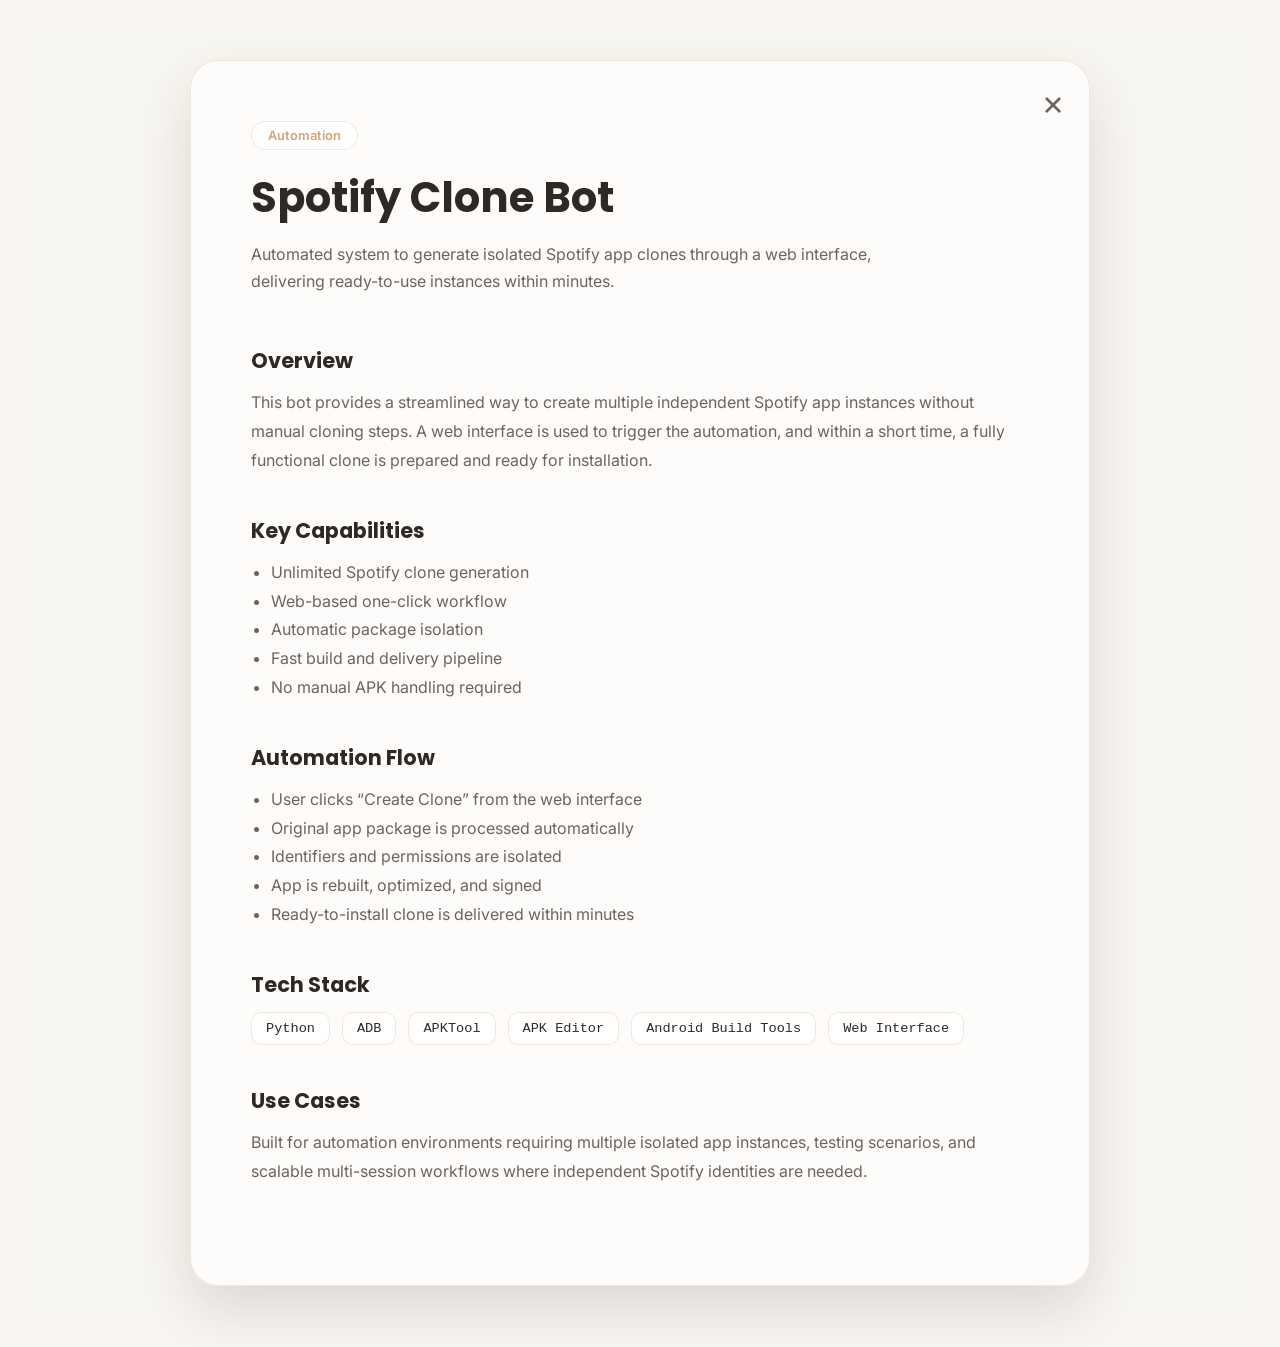
==== project-clone.html @ 7b73992c "Add files via upload" ====
<!DOCTYPE html>
<html lang="en">
<head>
  <meta charset="UTF-8" />
  <title>Spotify Clone Bot</title>

  <!-- Shared modal CSS -->
  <link rel="stylesheet" href="project-modal.css">

  <link href="https://fonts.googleapis.com/css2?family=Poppins:wght@400;600;800&family=Inter:wght@300;400;600&display=swap" rel="stylesheet">
</head>
<body>

  <div class="modal-page">
    <div class="modal-card">

      <!-- Close -->
      <a href="index.html#projects" class="close-btn">×</a>

      <!-- Header -->
      <div class="modal-header">
        <span class="tag">Automation</span>
        <h1>Spotify Clone Bot</h1>
        <p class="subtitle">
          Automated system to generate isolated Spotify app clones through a web interface,
          delivering ready-to-use instances within minutes.
        </p>
      </div>

      <!-- Content -->
      <section>
        <h3>Overview</h3>
        <p>
          This bot provides a streamlined way to create multiple independent Spotify app instances
          without manual cloning steps. A web interface is used to trigger the automation, and within
          a short time, a fully functional clone is prepared and ready for installation.
        </p>
      </section>

      <section>
        <h3>Key Capabilities</h3>
        <ul>
          <li>Unlimited Spotify clone generation</li>
          <li>Web-based one-click workflow</li>
          <li>Automatic package isolation</li>
          <li>Fast build and delivery pipeline</li>
          <li>No manual APK handling required</li>
        </ul>
      </section>

      <section>
        <h3>Automation Flow</h3>
        <ul>
          <li>User clicks “Create Clone” from the web interface</li>
          <li>Original app package is processed automatically</li>
          <li>Identifiers and permissions are isolated</li>
          <li>App is rebuilt, optimized, and signed</li>
          <li>Ready-to-install clone is delivered within minutes</li>
        </ul>
      </section>

      <section>
        <h3>Tech Stack</h3>
        <div class="stack">
          <span>Python</span>
          <span>ADB</span>
          <span>APKTool</span>
          <span>APK Editor</span>
          <span>Android Build Tools</span>
          <span>Web Interface</span>
        </div>
      </section>

      <section>
        <h3>Use Cases</h3>
        <p>
          Built for automation environments requiring multiple isolated app instances,
          testing scenarios, and scalable multi-session workflows where independent Spotify
          identities are needed.
        </p>
      </section>

    </div>
  </div>

</body>
</html>
---- project-modal.css ----
:root {
  --bg: #f8f6f1;
  --accent: #d4a373;
  --accent-dark: #b07a4e;
  --text: #2d2a26;
  --text-light: #6b645c;
  --glass: rgba(255, 255, 255, 0.6);
  --border: rgba(212, 163, 115, 0.25);
}

* {
  margin: 0;
  padding: 0;
  box-sizing: border-box;
}

body {
  font-family: 'Inter', sans-serif;
  background: var(--bg);
  color: var(--text);
}

/* Overlay */
.modal-page {
  min-height: 100vh;
  background: rgba(248, 246, 241, 0.75);
  backdrop-filter: blur(12px);
  display: flex;
  align-items: center;
  justify-content: center;
  padding: 60px 20px;
  animation: fadeIn 0.5s ease;
}

/* Card */
.modal-card {
  width: 100%;
  max-width: 900px;
  background: var(--glass);
  border: 1px solid var(--border);
  border-radius: 28px;
  padding: 60px;
  position: relative;
  box-shadow: 0 25px 60px rgba(0,0,0,0.12);
  animation: popIn 0.6s ease;
}

/* Close */
.close-btn {
  position: absolute;
  top: 20px;
  right: 25px;
  background: none;
  border: none;
  font-size: 2.2rem;
  color: var(--text-light);
  cursor: pointer;
  text-decoration: none; /* Remove underline for links */
}


/* Header */
.modal-header {
  margin-bottom: 50px;
}

.tag {
  display: inline-block;
  background: #fff;
  border: 1px solid var(--border);
  color: var(--accent);
  padding: 6px 16px;
  border-radius: 20px;
  font-weight: 600;
  font-size: 0.8rem;
  margin-bottom: 16px;
}

h1 {
  font-family: 'Poppins', sans-serif;
  font-size: 2.6rem;
  margin-bottom: 12px;
}

.subtitle {
  max-width: 650px;
  color: var(--text-light);
  line-height: 1.7;
}

/* Sections */
section {
  margin-bottom: 40px;
}

section h3 {
  font-family: 'Poppins', sans-serif;
  margin-bottom: 12px;
  font-size: 1.3rem;
}

section p,
section li {
  color: var(--text-light);
  line-height: 1.8;
}

ul {
  padding-left: 20px;
}

/* Stack */
.stack {
  display: flex;
  flex-wrap: wrap;
  gap: 12px;
}

.stack span {
  background: #fff;
  border: 1px solid var(--border);
  padding: 8px 14px;
  border-radius: 10px;
  font-size: 0.85rem;
  font-family: 'Fira Code', monospace;
}

/* Animations */
@keyframes fadeIn {
  from { opacity: 0; }
  to { opacity: 1; }
}

@keyframes popIn {
  from {
    opacity: 0;
    transform: scale(0.95) translateY(20px);
  }
  to {
    opacity: 1;
    transform: scale(1) translateY(0);
  }
}

/* Responsive */
@media (max-width: 768px) {
  .modal-card {
    padding: 40px 30px;
  }

  h1 {
    font-size: 2rem;
  }
}
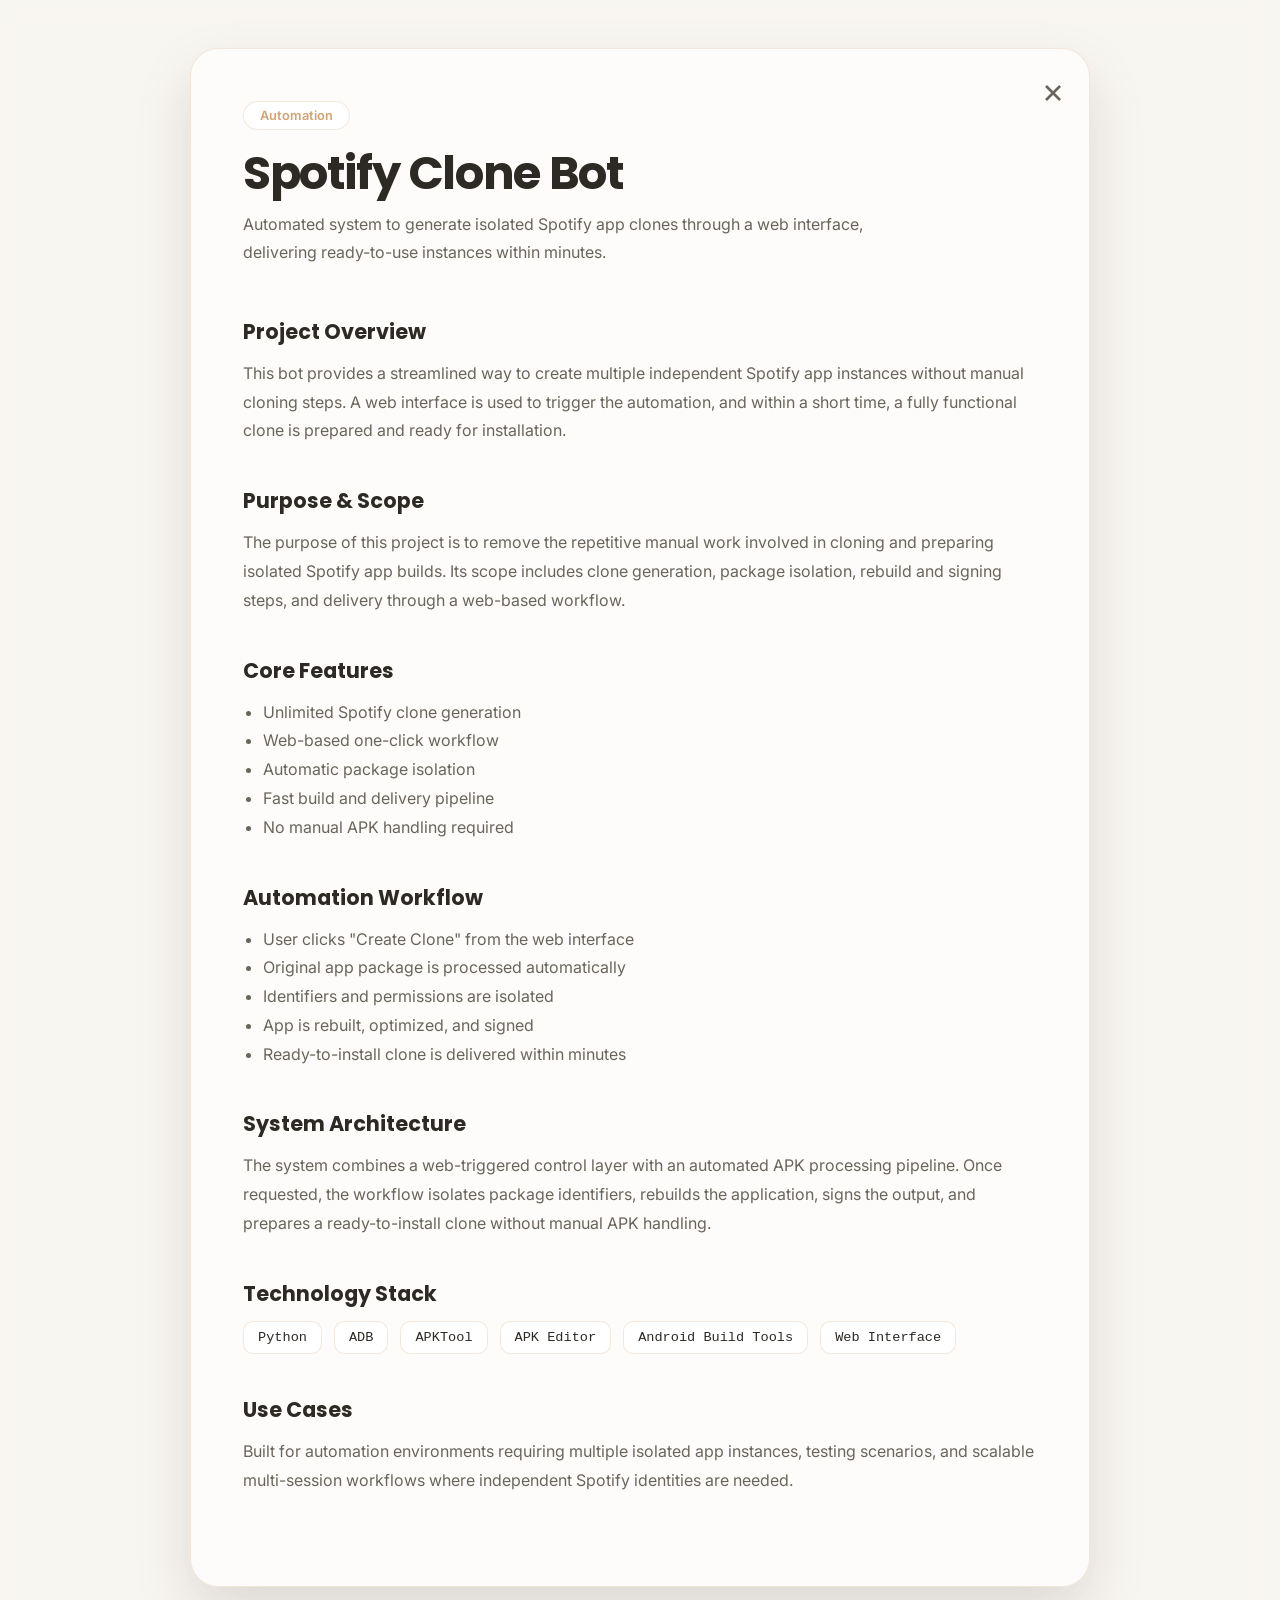
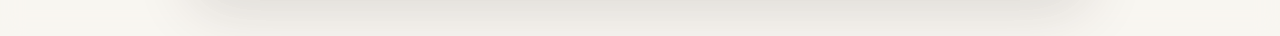
==== commit c5064c86: "Added Kalshi Project + Updated css + added hamburger menu in case of small screen" ====
--- a/project-clone.html
+++ b/project-clone.html
@@ -1,87 +1,99 @@
-<!DOCTYPE html>
-<html lang="en">
-<head>
-  <meta charset="UTF-8" />
-  <title>Spotify Clone Bot</title>
-
-  <!-- Shared modal CSS -->
-  <link rel="stylesheet" href="project-modal.css">
-
-  <link href="https://fonts.googleapis.com/css2?family=Poppins:wght@400;600;800&family=Inter:wght@300;400;600&display=swap" rel="stylesheet">
-</head>
-<body>
-
-  <div class="modal-page">
-    <div class="modal-card">
-
-      <!-- Close -->
-      <a href="index.html#projects" class="close-btn">×</a>
-
-      <!-- Header -->
-      <div class="modal-header">
-        <span class="tag">Automation</span>
-        <h1>Spotify Clone Bot</h1>
-        <p class="subtitle">
-          Automated system to generate isolated Spotify app clones through a web interface,
-          delivering ready-to-use instances within minutes.
-        </p>
-      </div>
-
-      <!-- Content -->
-      <section>
-        <h3>Overview</h3>
-        <p>
-          This bot provides a streamlined way to create multiple independent Spotify app instances
-          without manual cloning steps. A web interface is used to trigger the automation, and within
-          a short time, a fully functional clone is prepared and ready for installation.
-        </p>
-      </section>
-
-      <section>
-        <h3>Key Capabilities</h3>
-        <ul>
-          <li>Unlimited Spotify clone generation</li>
-          <li>Web-based one-click workflow</li>
-          <li>Automatic package isolation</li>
-          <li>Fast build and delivery pipeline</li>
-          <li>No manual APK handling required</li>
-        </ul>
-      </section>
-
-      <section>
-        <h3>Automation Flow</h3>
-        <ul>
-          <li>User clicks “Create Clone” from the web interface</li>
-          <li>Original app package is processed automatically</li>
-          <li>Identifiers and permissions are isolated</li>
-          <li>App is rebuilt, optimized, and signed</li>
-          <li>Ready-to-install clone is delivered within minutes</li>
-        </ul>
-      </section>
-
-      <section>
-        <h3>Tech Stack</h3>
-        <div class="stack">
-          <span>Python</span>
-          <span>ADB</span>
-          <span>APKTool</span>
-          <span>APK Editor</span>
-          <span>Android Build Tools</span>
-          <span>Web Interface</span>
-        </div>
-      </section>
-
-      <section>
-        <h3>Use Cases</h3>
-        <p>
-          Built for automation environments requiring multiple isolated app instances,
-          testing scenarios, and scalable multi-session workflows where independent Spotify
-          identities are needed.
-        </p>
-      </section>
-
-    </div>
-  </div>
-
-</body>
-</html>
+<!DOCTYPE html>
+<html lang="en">
+<head>
+  <meta charset="UTF-8" />
+  <meta name="viewport" content="width=device-width, initial-scale=1.0">
+  <title>Spotify Clone Bot</title>
+  <link rel="icon" href="data:image/svg+xml,<svg xmlns=%22http://www.w3.org/2000/svg%22 viewBox=%220 0 100 100%22><text y=%22.9em%22 font-size=%2290%22>🪪</text></svg>">
+  <link rel="stylesheet" href="project-modal.css">
+  <link href="https://fonts.googleapis.com/css2?family=Poppins:wght@400;600;800&family=Inter:wght@300;400;600&display=swap" rel="stylesheet">
+</head>
+<body>
+
+  <div class="modal-page">
+    <div class="modal-card">
+      <a href="index.html#projects" class="close-btn">&times;</a>
+
+      <div class="modal-header">
+        <span class="tag">Automation</span>
+        <h1>Spotify Clone Bot</h1>
+        <p class="subtitle">
+          Automated system to generate isolated Spotify app clones through a web interface,
+          delivering ready-to-use instances within minutes.
+        </p>
+      </div>
+
+      <section>
+        <h3>Project Overview</h3>
+        <p>
+          This bot provides a streamlined way to create multiple independent Spotify app instances
+          without manual cloning steps. A web interface is used to trigger the automation, and within
+          a short time, a fully functional clone is prepared and ready for installation.
+        </p>
+      </section>
+
+      <section>
+        <h3>Purpose &amp; Scope</h3>
+        <p>
+          The purpose of this project is to remove the repetitive manual work involved in cloning
+          and preparing isolated Spotify app builds. Its scope includes clone generation, package
+          isolation, rebuild and signing steps, and delivery through a web-based workflow.
+        </p>
+      </section>
+
+      <section>
+        <h3>Core Features</h3>
+        <ul>
+          <li>Unlimited Spotify clone generation</li>
+          <li>Web-based one-click workflow</li>
+          <li>Automatic package isolation</li>
+          <li>Fast build and delivery pipeline</li>
+          <li>No manual APK handling required</li>
+        </ul>
+      </section>
+
+      <section>
+        <h3>Automation Workflow</h3>
+        <ul>
+          <li>User clicks "Create Clone" from the web interface</li>
+          <li>Original app package is processed automatically</li>
+          <li>Identifiers and permissions are isolated</li>
+          <li>App is rebuilt, optimized, and signed</li>
+          <li>Ready-to-install clone is delivered within minutes</li>
+        </ul>
+      </section>
+
+      <section>
+        <h3>System Architecture</h3>
+        <p>
+          The system combines a web-triggered control layer with an automated APK processing pipeline.
+          Once requested, the workflow isolates package identifiers, rebuilds the application, signs
+          the output, and prepares a ready-to-install clone without manual APK handling.
+        </p>
+      </section>
+
+      <section>
+        <h3>Technology Stack</h3>
+        <div class="stack">
+          <span>Python</span>
+          <span>ADB</span>
+          <span>APKTool</span>
+          <span>APK Editor</span>
+          <span>Android Build Tools</span>
+          <span>Web Interface</span>
+        </div>
+      </section>
+
+      <section>
+        <h3>Use Cases</h3>
+        <p>
+          Built for automation environments requiring multiple isolated app instances,
+          testing scenarios, and scalable multi-session workflows where independent Spotify
+          identities are needed.
+        </p>
+      </section>
+    </div>
+  </div>
+
+</body>
+</html>
--- a/project-modal.css
+++ b/project-modal.css
@@ -14,36 +14,37 @@
   box-sizing: border-box;
 }
 
-body {
-  font-family: 'Inter', sans-serif;
-  background: var(--bg);
-  color: var(--text);
-}
+body {
+  font-family: 'Inter', sans-serif;
+  background: var(--bg);
+  color: var(--text);
+  overflow-x: hidden;
+}
 
 /* Overlay */
-.modal-page {
-  min-height: 100vh;
-  background: rgba(248, 246, 241, 0.75);
-  backdrop-filter: blur(12px);
-  display: flex;
-  align-items: center;
-  justify-content: center;
-  padding: 60px 20px;
-  animation: fadeIn 0.5s ease;
-}
+.modal-page {
+  min-height: 100vh;
+  background: rgba(248, 246, 241, 0.75);
+  backdrop-filter: blur(12px);
+  display: flex;
+  align-items: center;
+  justify-content: center;
+  padding: 48px 20px;
+  animation: fadeIn 0.5s ease;
+}
 
 /* Card */
-.modal-card {
-  width: 100%;
-  max-width: 900px;
-  background: var(--glass);
-  border: 1px solid var(--border);
-  border-radius: 28px;
-  padding: 60px;
-  position: relative;
-  box-shadow: 0 25px 60px rgba(0,0,0,0.12);
-  animation: popIn 0.6s ease;
-}
+.modal-card {
+  width: 100%;
+  max-width: 900px;
+  background: var(--glass);
+  border: 1px solid var(--border);
+  border-radius: 28px;
+  padding: 52px;
+  position: relative;
+  box-shadow: 0 25px 60px rgba(0,0,0,0.12);
+  animation: popIn 0.6s ease;
+}
 
 /* Close */
 .close-btn {
@@ -76,17 +77,20 @@
   margin-bottom: 16px;
 }
 
-h1 {
-  font-family: 'Poppins', sans-serif;
-  font-size: 2.6rem;
-  margin-bottom: 12px;
-}
-
-.subtitle {
-  max-width: 650px;
-  color: var(--text-light);
-  line-height: 1.7;
-}
+h1 {
+  font-family: 'Poppins', sans-serif;
+  font-size: clamp(2rem, 4vw, 2.9rem);
+  line-height: 1.15;
+  letter-spacing: -0.03em;
+  margin-bottom: 12px;
+}
+
+.subtitle {
+  max-width: 650px;
+  color: var(--text-light);
+  line-height: 1.7;
+  font-size: 1rem;
+}
 
 /* Sections */
 section {
@@ -99,11 +103,12 @@
   font-size: 1.3rem;
 }
 
-section p,
-section li {
-  color: var(--text-light);
-  line-height: 1.8;
-}
+section p,
+section li {
+  color: var(--text-light);
+  line-height: 1.8;
+  font-size: 1rem;
+}
 
 ul {
   padding-left: 20px;
@@ -143,12 +148,67 @@
 }
 
 /* Responsive */
-@media (max-width: 768px) {
-  .modal-card {
-    padding: 40px 30px;
-  }
-
-  h1 {
-    font-size: 2rem;
-  }
-}
+@media (max-width: 768px) {
+  .modal-page {
+    align-items: flex-start;
+    padding: 20px 14px;
+  }
+
+  .modal-card {
+    border-radius: 22px;
+    padding: 28px 20px;
+  }
+
+  h1 {
+    font-size: 1.85rem;
+    padding-right: 36px;
+  }
+
+  .modal-header {
+    margin-bottom: 32px;
+  }
+
+  section {
+    margin-bottom: 28px;
+  }
+
+  section h3 {
+    font-size: 1.15rem;
+  }
+
+  .close-btn {
+    top: 14px;
+    right: 16px;
+    font-size: 1.8rem;
+  }
+
+  .stack {
+    gap: 10px;
+  }
+
+  .stack span {
+    font-size: 0.8rem;
+    padding: 7px 12px;
+  }
+}
+
+@media (max-width: 480px) {
+  .modal-page {
+    padding: 12px;
+  }
+
+  .modal-card {
+    padding: 22px 16px;
+    border-radius: 18px;
+  }
+
+  h1 {
+    font-size: 1.55rem;
+  }
+
+  .subtitle,
+  section p,
+  section li {
+    font-size: 0.95rem;
+  }
+}
